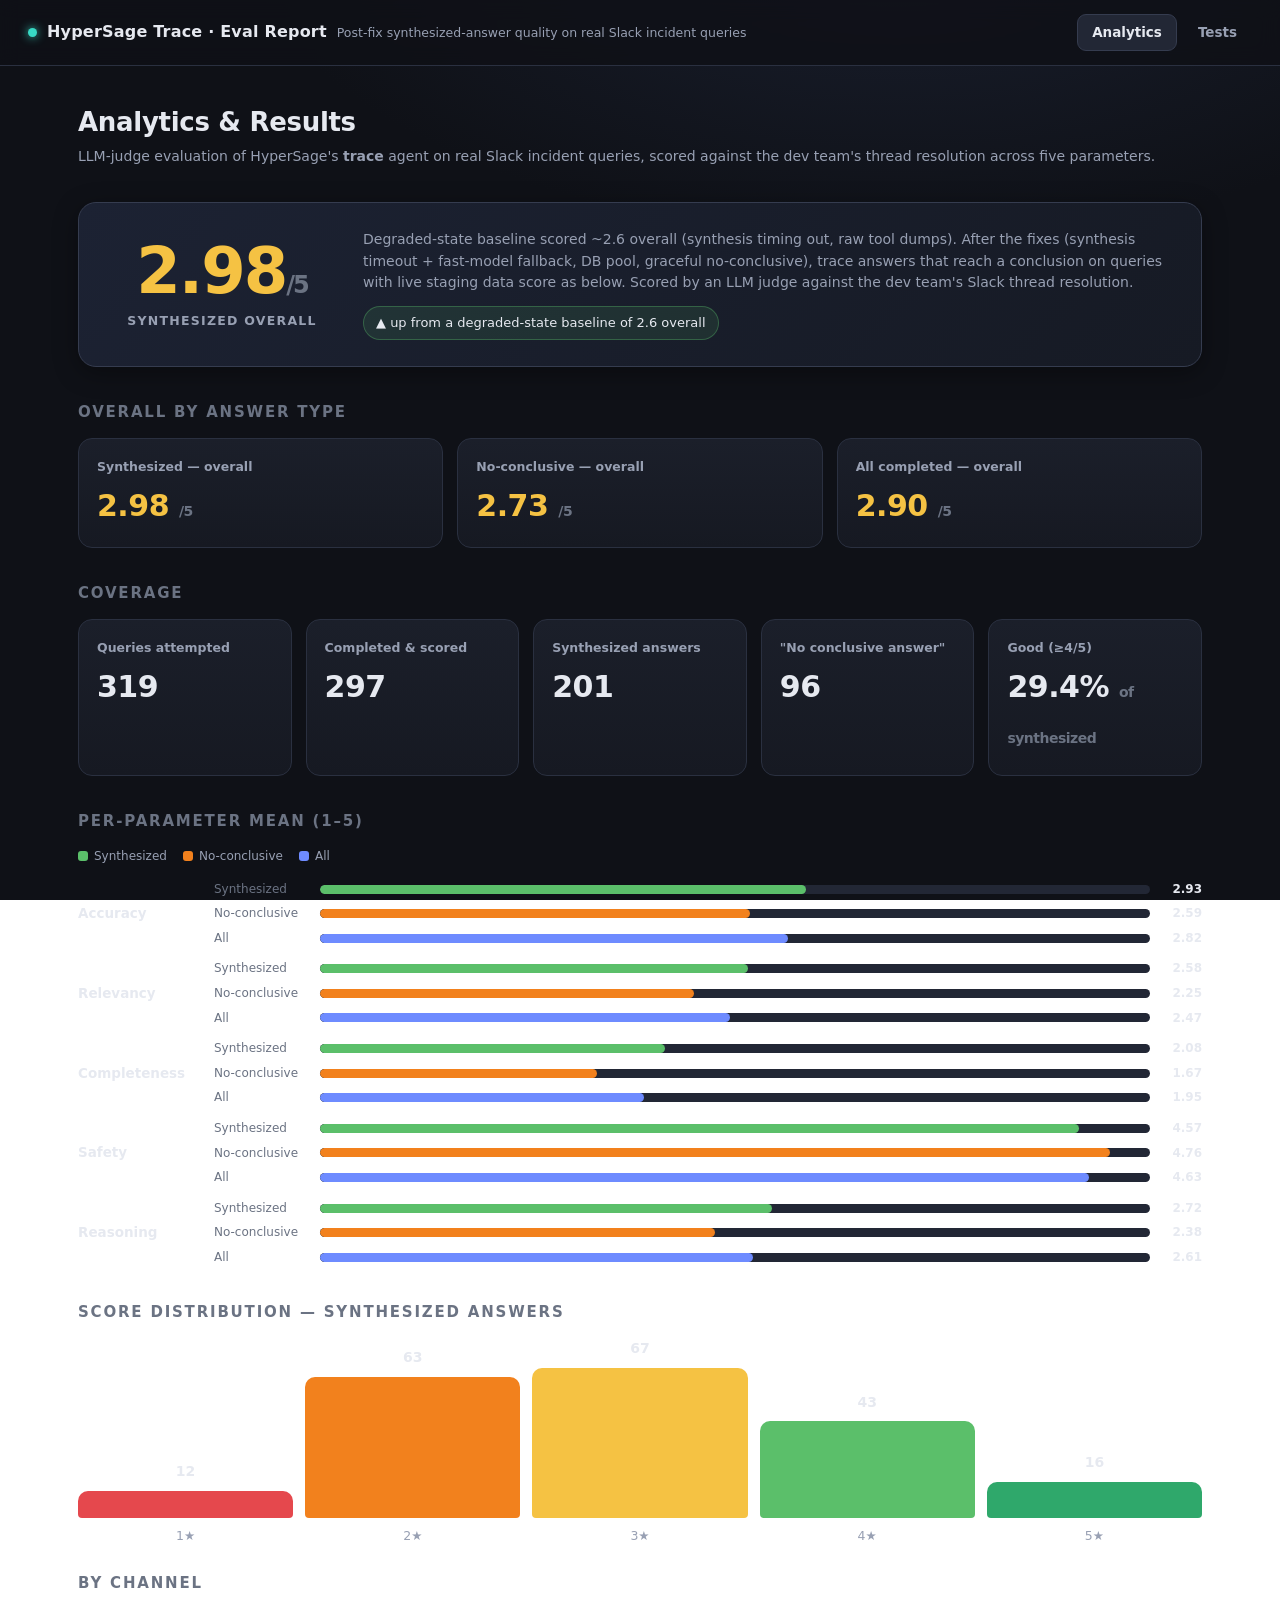
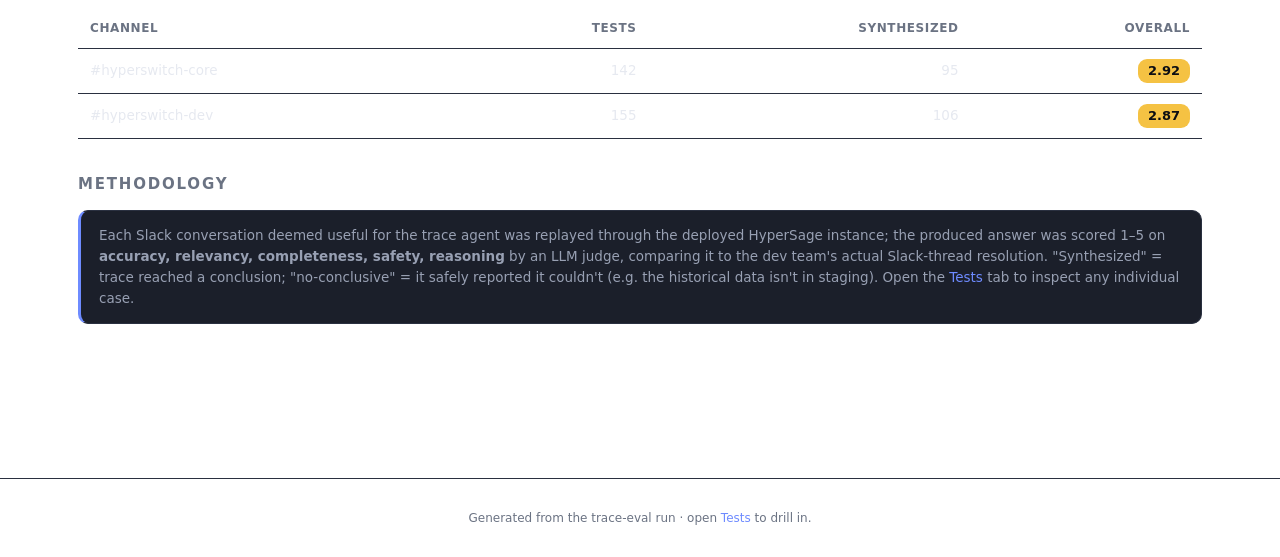
==== index.html @ a885c81d "HyperSage trace eval report: analytics + per-test comparison site 297 evaluated trace answers (201 s" ====
<!DOCTYPE html>
<html lang="en">
<head>
  <meta charset="utf-8" />
  <meta name="viewport" content="width=device-width, initial-scale=1" />
  <title>HyperSage Trace — Evaluation Report</title>
  <link rel="stylesheet" href="assets/styles.css" />
</head>
<body>
  <header class="top">
    <div class="brand"><span class="dot"></span><b>HyperSage Trace · Eval Report</b>
      <span class="sub" id="doc-sub">Post-fix synthesized-answer quality</span></div>
    <nav>
      <a href="index.html" class="active">Analytics</a>
      <a href="tests.html">Tests</a>
    </nav>
  </header>

  <main id="analytics">
    <h1 class="page">Analytics &amp; Results</h1>
    <p class="page-sub">LLM-judge evaluation of HyperSage's <b>trace</b> agent on real Slack incident
      queries, scored against the dev team's thread resolution across five parameters.</p>

    <section>
      <div class="hero" id="hero"></div>
    </section>

    <section>
      <h2>Overall by answer type</h2>
      <div id="overall-compare"></div>
    </section>

    <section>
      <h2>Coverage</h2>
      <div class="cards" id="cards"></div>
    </section>

    <section>
      <h2>Per-parameter mean (1–5)</h2>
      <div class="legend" id="plegend"></div>
      <div class="params" id="params"></div>
    </section>

    <section>
      <h2>Score distribution — synthesized answers</h2>
      <div class="dist" id="dist"></div>
    </section>

    <section>
      <h2>By channel</h2>
      <table class="simple" id="channels"></table>
    </section>

    <section>
      <h2>Methodology</h2>
      <div class="note">
        Each Slack conversation deemed useful for the trace agent was replayed through the deployed
        HyperSage instance; the produced answer was scored 1–5 on <b>accuracy, relevancy, completeness,
        safety, reasoning</b> by an LLM judge, comparing it to the dev team's actual Slack-thread
        resolution. "Synthesized" = trace reached a conclusion; "no-conclusive" = it safely reported it
        couldn't (e.g. the historical data isn't in staging). Open the <a href="tests.html">Tests</a> tab
        to inspect any individual case.
      </div>
    </section>
  </main>

  <footer class="foot">Generated from the trace-eval run · open <a href="tests.html">Tests</a> to drill in.</footer>

  <script src="data.js"></script>
  <script src="assets/marked.min.js"></script>
  <script src="assets/app.js"></script>
</body>
</html>
---- assets/styles.css ----
/* HyperSage Trace — Evaluation Report :: styles */
:root {
  --bg: #0f1117;
  --bg-2: #161922;
  --panel: #1b1f2a;
  --panel-2: #222735;
  --border: #2a3040;
  --border-2: #353c4f;
  --text: #e6e9f0;
  --muted: #98a0b3;
  --faint: #6b7383;
  --accent: #6e8bff;
  --accent-2: #38d9c4;
  --s1: #e5484d; --s2: #f2811d; --s3: #f5c243; --s4: #5bbf6a; --s5: #2fa86b;
  --shadow: 0 6px 24px rgba(0,0,0,.35);
  --radius: 14px;
  --mono: ui-monospace, SFMono-Regular, "SF Mono", Menlo, Consolas, monospace;
  --sans: -apple-system, BlinkMacSystemFont, "Segoe UI", Roboto, Inter, system-ui, sans-serif;
}
* { box-sizing: border-box; }
html, body { margin: 0; padding: 0; }
body {
  font-family: var(--sans);
  background: radial-gradient(1200px 600px at 70% -10%, #1a2030 0%, var(--bg) 55%) fixed;
  color: var(--text);
  line-height: 1.55;
  -webkit-font-smoothing: antialiased;
}
a { color: var(--accent); text-decoration: none; }
a:hover { text-decoration: underline; }

/* ---- header / nav ---- */
header.top {
  position: sticky; top: 0; z-index: 20;
  display: flex; align-items: center; gap: 18px;
  padding: 14px 28px;
  background: rgba(15,17,23,.82);
  backdrop-filter: blur(10px);
  border-bottom: 1px solid var(--border);
}
header.top .brand { display: flex; align-items: baseline; gap: 10px; }
header.top .brand b { font-size: 16px; letter-spacing: .2px; }
header.top .brand .dot { width: 9px; height: 9px; border-radius: 50%; background: var(--accent-2); box-shadow: 0 0 10px var(--accent-2); }
header.top .sub { color: var(--muted); font-size: 12.5px; }
header.top nav { margin-left: auto; display: flex; gap: 6px; }
header.top nav a {
  padding: 7px 14px; border-radius: 9px; color: var(--muted);
  font-size: 13.5px; font-weight: 600; border: 1px solid transparent;
}
header.top nav a:hover { color: var(--text); background: var(--panel); text-decoration: none; }
header.top nav a.active { color: var(--text); background: var(--panel-2); border-color: var(--border-2); }

main { max-width: 1180px; margin: 0 auto; padding: 30px 28px 80px; }
h1.page { font-size: 26px; margin: 6px 0 4px; letter-spacing: -.3px; }
.page-sub { color: var(--muted); margin: 0 0 26px; font-size: 14px; }
section { margin: 34px 0; }
section > h2 { font-size: 15px; text-transform: uppercase; letter-spacing: .12em; color: var(--faint); margin: 0 0 14px; font-weight: 700; }

/* ---- cards ---- */
.cards { display: grid; grid-template-columns: repeat(auto-fit, minmax(170px,1fr)); gap: 14px; }
.card {
  background: linear-gradient(180deg, var(--panel) 0%, var(--bg-2) 100%);
  border: 1px solid var(--border); border-radius: var(--radius); padding: 18px 18px;
}
.card .k { color: var(--muted); font-size: 12.5px; font-weight: 600; }
.card .v { font-size: 30px; font-weight: 750; letter-spacing: -.5px; margin-top: 6px; }
.card .v small { font-size: 14px; color: var(--faint); font-weight: 600; }

/* ---- hero ---- */
.hero {
  display: grid; grid-template-columns: 230px 1fr; gap: 26px; align-items: center;
  background: linear-gradient(135deg, #1c2233 0%, #161a24 100%);
  border: 1px solid var(--border-2); border-radius: 18px; padding: 26px 28px; box-shadow: var(--shadow);
}
.hero .big { font-size: 64px; font-weight: 800; line-height: 1; letter-spacing: -2px; }
.hero .big span { font-size: 24px; color: var(--faint); font-weight: 600; }
.hero .ring { display:flex; flex-direction:column; align-items:center; gap:8px; }
.hero .ring .lbl { color: var(--muted); font-size: 12.5px; font-weight: 600; text-transform: uppercase; letter-spacing:.1em; }
.hero p { margin: 0; color: var(--muted); font-size: 14px; }
.hero .delta { display:inline-flex; align-items:center; gap:8px; margin-top:12px; font-size:13px; color:var(--text);
  background: rgba(91,191,106,.12); border:1px solid rgba(91,191,106,.35); padding:6px 12px; border-radius:999px; }

/* ---- param comparison bars ---- */
.params { display: flex; flex-direction: column; gap: 12px; }
.param-row { display: grid; grid-template-columns: 120px 1fr; gap: 16px; align-items: center; }
.param-row .name { font-weight: 650; font-size: 13.5px; text-transform: capitalize; }
.bars { display: flex; flex-direction: column; gap: 6px; }
.bar { display: grid; grid-template-columns: 96px 1fr 42px; align-items: center; gap: 10px; font-size: 12px; }
.bar .tag { color: var(--faint); }
.bar .track { display: block; height: 9px; background: var(--panel-2); border-radius: 999px; overflow: hidden; }
.bar .fill { display: block; height: 9px; border-radius: 999px; }
.bar .num { text-align: right; font-variant-numeric: tabular-nums; font-weight: 650; }
.legend { display:flex; gap:16px; margin-bottom:14px; font-size:12px; color:var(--muted); }
.legend i { display:inline-block; width:10px; height:10px; border-radius:3px; margin-right:6px; vertical-align:-1px; }

/* ---- distribution ---- */
.dist { display: grid; grid-template-columns: repeat(5,1fr); gap: 12px; align-items: end; height: 200px; }
.dist .col { display:flex; flex-direction:column; align-items:center; justify-content:flex-end; gap:8px; height:100%; }
.dist .col .barv { width: 100%; border-radius: 10px 10px 4px 4px; min-height: 4px; transition: height .3s; }
.dist .col .cnt { font-weight: 700; font-size: 14px; }
.dist .col .star { color: var(--muted); font-size: 12.5px; }

/* ---- channel table ---- */
table.simple { width: 100%; border-collapse: collapse; font-size: 13.5px; }
table.simple th, table.simple td { text-align: left; padding: 10px 12px; border-bottom: 1px solid var(--border); }
table.simple th { color: var(--faint); font-weight: 650; font-size: 12px; text-transform: uppercase; letter-spacing:.05em; }
table.simple td.num, table.simple th.num { text-align: right; font-variant-numeric: tabular-nums; }

.note { background: var(--panel); border: 1px solid var(--border); border-left: 3px solid var(--accent); border-radius: 10px; padding: 14px 18px; color: var(--muted); font-size: 13.5px; }

/* ---- score chips / badges ---- */
.score { display:inline-flex; align-items:center; justify-content:center; min-width: 26px; height: 22px; padding: 0 7px;
  border-radius: 7px; font-weight: 750; font-size: 12.5px; color: #0c0e13; font-variant-numeric: tabular-nums; }
.badge-overall { display:inline-flex; align-items:center; justify-content:center; min-width: 46px; height: 30px; padding: 0 10px;
  border-radius: 9px; font-weight: 800; font-size: 15px; color:#0c0e13; font-variant-numeric: tabular-nums; }
.pill { display:inline-block; padding: 2px 9px; border-radius:999px; font-size:11.5px; font-weight:650; border:1px solid var(--border-2); color: var(--muted); }
.pill.synth { color:#bdead0; background: rgba(47,168,107,.14); border-color: rgba(47,168,107,.4); }
.pill.nc { color:#d9c3a1; background: rgba(242,129,29,.12); border-color: rgba(242,129,29,.32); }

/* ---- tests controls ---- */
.controls { display:flex; gap:12px; align-items:center; flex-wrap:wrap; margin-bottom:16px; }
.controls input[type=search], .controls select {
  background: var(--panel); border: 1px solid var(--border-2); color: var(--text);
  padding: 9px 12px; border-radius: 10px; font-size: 13.5px; font-family: var(--sans); outline: none;
}
.controls input[type=search] { min-width: 280px; flex: 1; }
.controls input[type=search]:focus, .controls select:focus { border-color: var(--accent); }
.controls .count { color: var(--muted); font-size: 13px; margin-left:auto; }

/* ---- tests list ---- */
.tlist { display:flex; flex-direction:column; gap:8px; }
.trow {
  display:grid; grid-template-columns: 150px 1fr auto auto; gap:16px; align-items:center;
  background: var(--panel); border:1px solid var(--border); border-radius:12px; padding:13px 16px; cursor:pointer;
  transition: border-color .15s, transform .05s, background .15s;
}
.trow:hover { border-color: var(--accent); background: var(--panel-2); }
.trow:active { transform: translateY(1px); }
.trow .chan { color: var(--muted); font-size: 12px; font-weight: 650; }
.trow .chan .pill { margin-top:6px; }
.trow .q { font-size: 14px; color: var(--text); overflow:hidden; text-overflow:ellipsis; white-space:nowrap; }
.trow .mini { display:flex; gap:4px; }
.trow .mini .score { min-width:22px; height:20px; font-size:11px; }

/* ---- modal ---- */
.overlay { position: fixed; inset:0; background: rgba(6,8,12,.72); backdrop-filter: blur(4px); z-index:50;
  display:none; align-items:flex-start; justify-content:center; padding: 40px 20px; overflow-y:auto; }
.overlay.open { display:flex; }
.modal {
  width: min(1080px, 100%); background: var(--bg-2); border:1px solid var(--border-2);
  border-radius: 18px; box-shadow: var(--shadow); overflow:hidden; animation: pop .16s ease-out;
}
@keyframes pop { from { transform: translateY(10px) scale(.99); opacity:0; } to { transform:none; opacity:1; } }
.modal .mhead { display:flex; align-items:flex-start; gap:16px; padding: 22px 26px 18px; border-bottom:1px solid var(--border); }
.modal .mhead .qtext { font-size: 16px; font-weight: 600; white-space: pre-wrap; word-break: break-word; }
.modal .mhead .meta { color: var(--muted); font-size: 12.5px; margin-top: 8px; display:flex; gap:10px; flex-wrap:wrap; align-items:center; }
.modal .close { margin-left:auto; flex:none; background: var(--panel-2); border:1px solid var(--border-2); color:var(--text);
  width:34px; height:34px; border-radius:9px; cursor:pointer; font-size:18px; line-height:1; }
.modal .close:hover { background: var(--s1); color:#fff; border-color: var(--s1); }
.modal .mbody { padding: 22px 26px 28px; }
.compare { display:grid; grid-template-columns: 1fr 1fr; gap:18px; }
.col-box { background: var(--panel); border:1px solid var(--border); border-radius:12px; overflow:hidden; }
.col-box .ch { display:flex; align-items:center; gap:8px; padding:11px 16px; border-bottom:1px solid var(--border); font-weight:700; font-size:13px; }
.col-box .ch .dot { width:8px;height:8px;border-radius:50%; }
.col-box .body { padding: 14px 16px; font-size: 13.5px; max-height: 460px; overflow-y:auto; }
.md { word-break: break-word; }
.md h1,.md h2,.md h3 { font-size: 15px; margin: 14px 0 6px; }
.md table { border-collapse: collapse; width:100%; font-size:12px; margin:8px 0; }
.md th,.md td { border:1px solid var(--border-2); padding:5px 8px; text-align:left; }
.md code { background: var(--panel-2); padding:1px 5px; border-radius:5px; font-family:var(--mono); font-size:12px; }
.md pre { background:#0c0e14; border:1px solid var(--border); border-radius:8px; padding:12px; overflow-x:auto; }
.md pre code { background:none; padding:0; }
.md p { margin: 8px 0; }
.devmsg { padding: 10px 0; border-bottom:1px dashed var(--border); }
.devmsg:last-child { border-bottom:none; }
.devmsg .who { font-size:11px; font-weight:700; color:var(--muted); text-transform:uppercase; letter-spacing:.05em; margin-bottom:4px; }
.devmsg .who.bot { color: var(--accent); }
.empty { color: var(--faint); font-style: italic; padding: 8px 0; }

/* ---- ratings grid in modal ---- */
.ratings { margin-top: 22px; display:grid; grid-template-columns: 1fr 1fr; gap:12px; }
.rcard { background: var(--panel); border:1px solid var(--border); border-radius:12px; padding:14px 16px; }
.rcard .rh { display:flex; align-items:center; gap:10px; }
.rcard .rh .nm { font-weight:700; font-size:13.5px; text-transform:capitalize; }
.rcard .reason { color: var(--muted); font-size:13px; margin-top:8px; }
.rcard.full { grid-column: 1 / -1; }

footer.foot { color: var(--faint); font-size: 12px; text-align:center; padding: 30px; border-top:1px solid var(--border); margin-top:40px; }

@media (max-width: 820px) {
  .hero { grid-template-columns: 1fr; text-align:center; }
  .compare, .ratings { grid-template-columns: 1fr; }
  .trow { grid-template-columns: 1fr auto; }
  .trow .mini { display:none; }
}
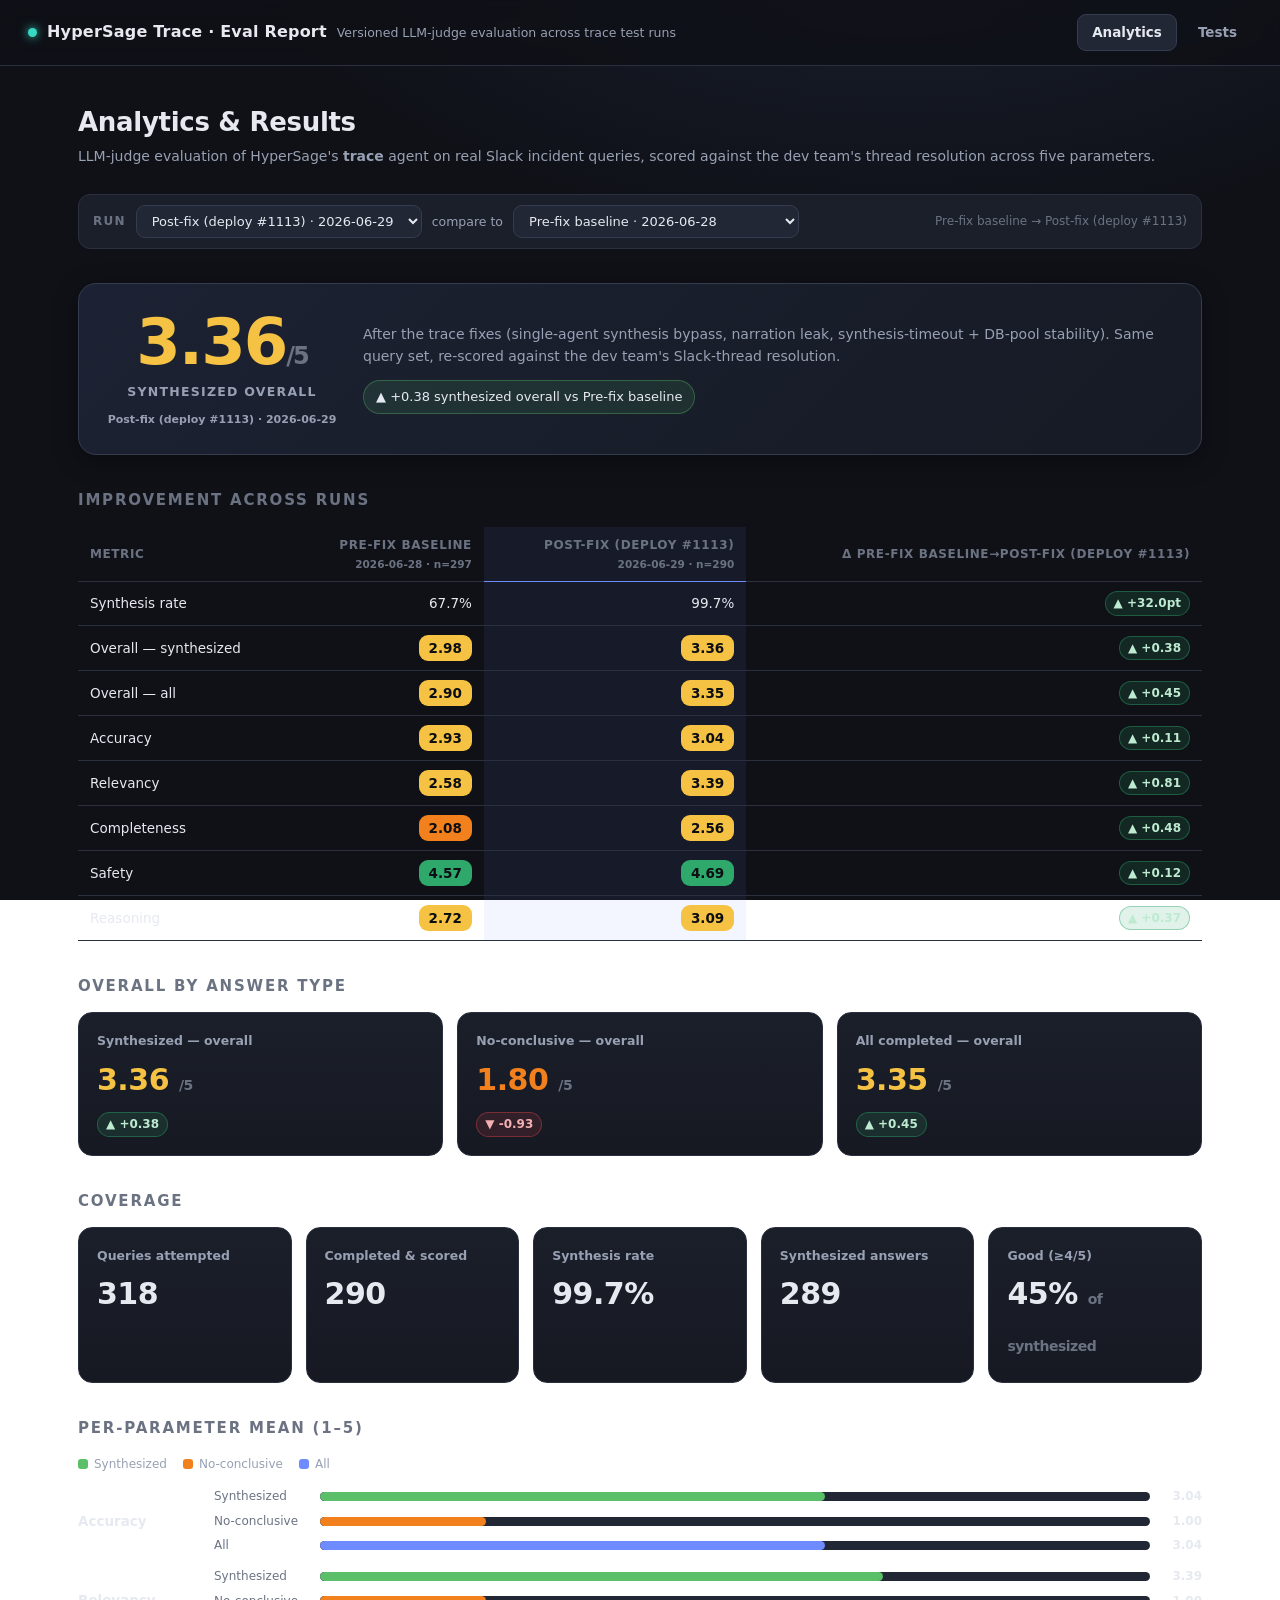
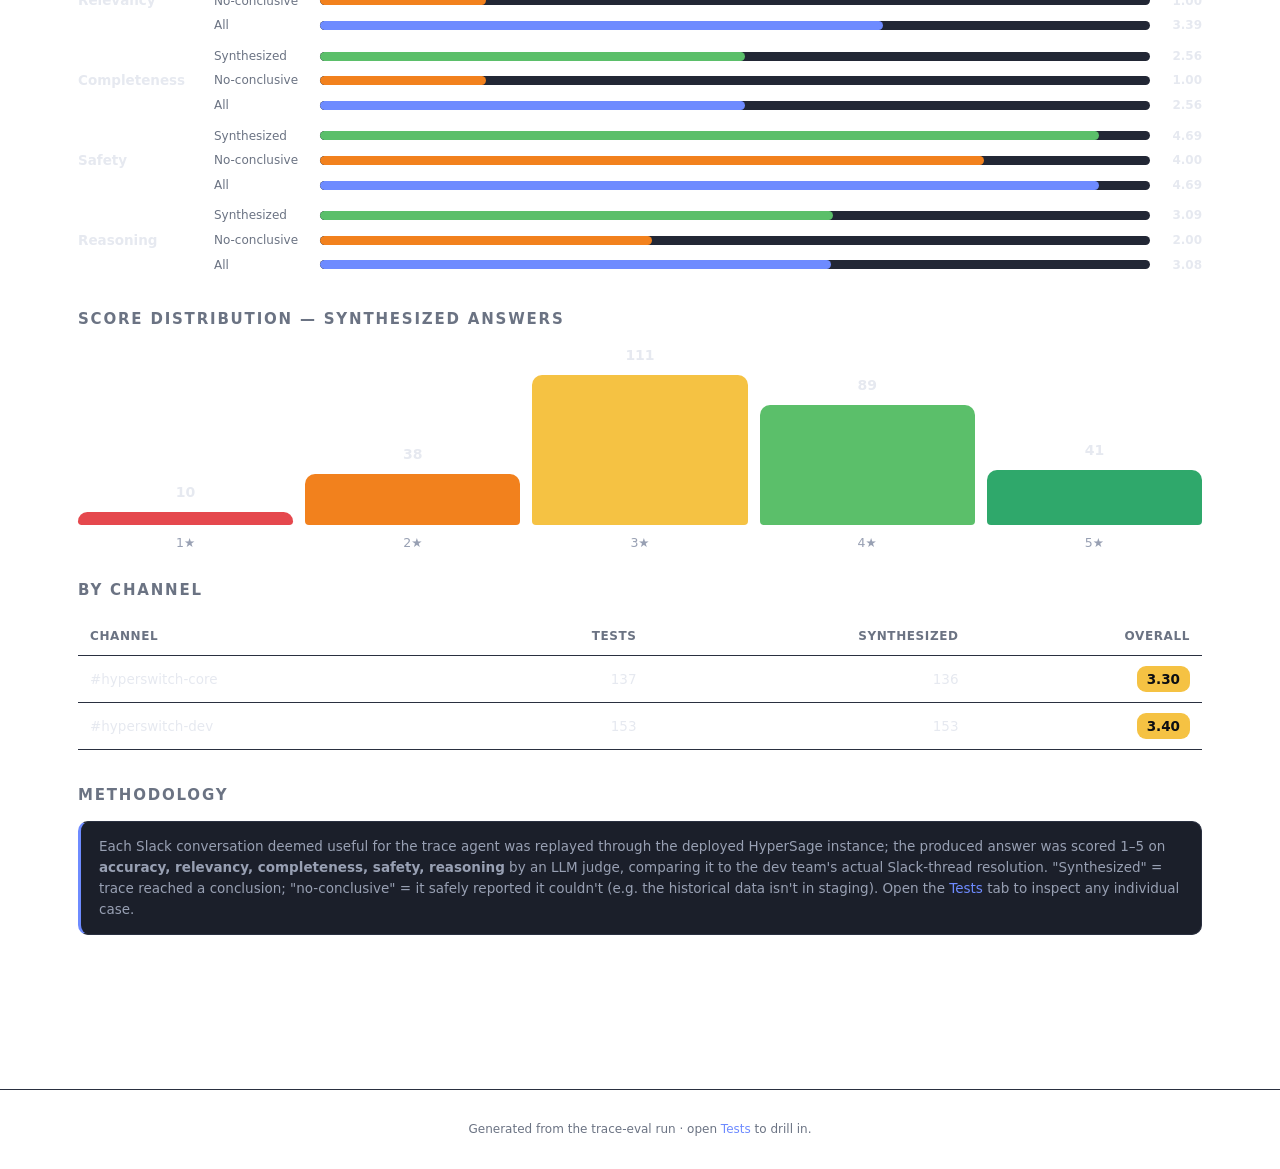
==== commit 79117342: "Add multi-run versioning to the report The site now shows multiple test runs and per-test improvemen" ====
--- a/index.html
+++ b/index.html
@@ -21,8 +21,15 @@
     <p class="page-sub">LLM-judge evaluation of HyperSage's <b>trace</b> agent on real Slack incident
       queries, scored against the dev team's thread resolution across five parameters.</p>
 
+    <div id="run-controls" class="runbar"></div>
+
     <section>
       <div class="hero" id="hero"></div>
+    </section>
+
+    <section>
+      <h2>Improvement across runs</h2>
+      <div id="trend"></div>
     </section>
 
     <section>
--- a/assets/styles.css
+++ b/assets/styles.css
@@ -193,3 +193,49 @@
   .trow { grid-template-columns: 1fr auto; }
   .trow .mini { display:none; }
 }
+
+/* ===================== multi-run / versioning ===================== */
+.runbar { display:flex; align-items:center; gap:10px; flex-wrap:wrap; margin: 0 0 22px;
+  background: var(--panel); border:1px solid var(--border); border-radius:12px; padding:10px 14px; }
+.runbar .rb-lab { font-size:12px; text-transform:uppercase; letter-spacing:.1em; color:var(--faint); font-weight:700; }
+.runbar .rb-vs { font-size:12.5px; color:var(--muted); }
+.runbar .rb-sel { background: var(--panel-2); border:1px solid var(--border-2); color:var(--text);
+  padding:7px 11px; border-radius:9px; font-size:13px; font-family:var(--sans); outline:none; cursor:pointer; }
+.runbar .rb-sel:focus { border-color: var(--accent); }
+.runbar .rb-hint { margin-left:auto; font-size:12px; color:var(--faint); }
+
+.hero .ring .runtag { font-size:11px; color:var(--muted); font-weight:600; margin-top:2px; }
+.hero .delta.flat { background: rgba(152,160,179,.10); border-color: var(--border-2); color: var(--muted); }
+.cdelta { margin-top:8px; }
+
+/* delta chips */
+.dlt { display:inline-flex; align-items:center; gap:3px; font-size:12px; font-weight:750; font-variant-numeric:tabular-nums;
+  padding:2px 8px; border-radius:999px; border:1px solid var(--border-2); white-space:nowrap; }
+.dlt.up { color:#bdead0; background: rgba(47,168,107,.15); border-color: rgba(47,168,107,.42); }
+.dlt.down { color:#f3b0b3; background: rgba(229,72,77,.13); border-color: rgba(229,72,77,.4); }
+.dlt.flat { color: var(--muted); background: rgba(152,160,179,.10); }
+
+/* trend table */
+table.trend td, table.trend th { padding:9px 12px; vertical-align:middle; }
+table.trend td.cap { text-transform:capitalize; }
+table.trend .thsub { display:block; color:var(--faint); font-size:10.5px; font-weight:600; letter-spacing:0; text-transform:none; margin-top:2px; }
+table.trend td.selcol, table.trend th.selcol { background: rgba(110,139,255,.08); }
+table.trend th.selcol { border-bottom-color: var(--accent); }
+
+/* tests row: delta column (later rule overrides the base 4-col grid, non-destructively) */
+.trow { grid-template-columns: 150px 1fr auto auto auto; }
+.trow .tdelta { display:flex; justify-content:flex-end; min-width:74px; }
+
+/* modal version tabs */
+.vtabs { display:flex; align-items:center; gap:8px; padding:12px 26px; border-bottom:1px solid var(--border); background: var(--panel); flex-wrap:wrap; }
+.vtabs .vtabs-lab { font-size:10.5px; text-transform:uppercase; letter-spacing:.12em; color:var(--faint); font-weight:700; order:-1; margin-right:2px; }
+.vtab { display:flex; align-items:center; gap:8px; background: var(--bg-2); border:1px solid var(--border-2); color:var(--muted);
+  padding:6px 12px; border-radius:9px; cursor:pointer; font-size:12.5px; font-family:var(--sans); font-weight:650; }
+.vtab:hover { color:var(--text); border-color: var(--accent); }
+.vtab.on { color:var(--text); background: var(--panel-2); border-color: var(--accent); }
+.vtab b { font-weight:800; font-variant-numeric:tabular-nums; }
+
+@media (max-width: 820px) {
+  .trow { grid-template-columns: 1fr auto; }
+  .trow .mini, .trow .tdelta { display:none; }
+}
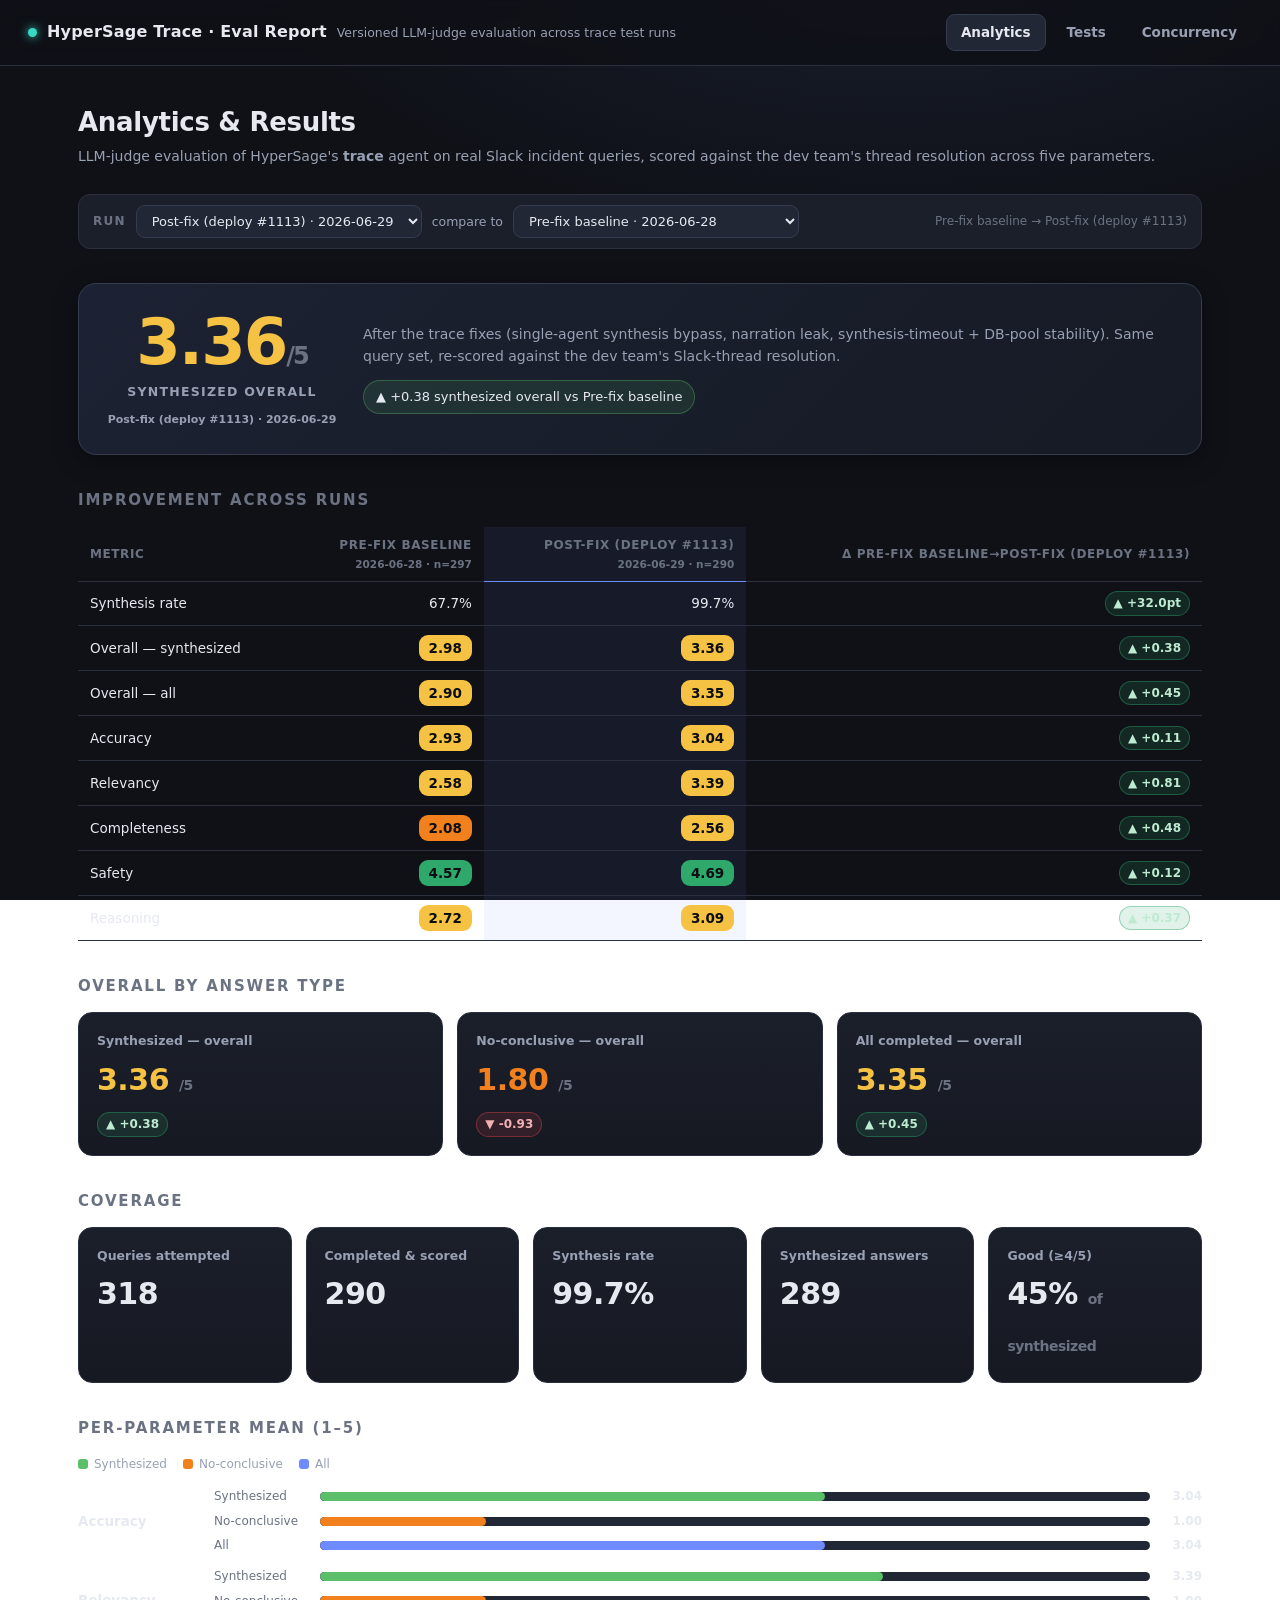
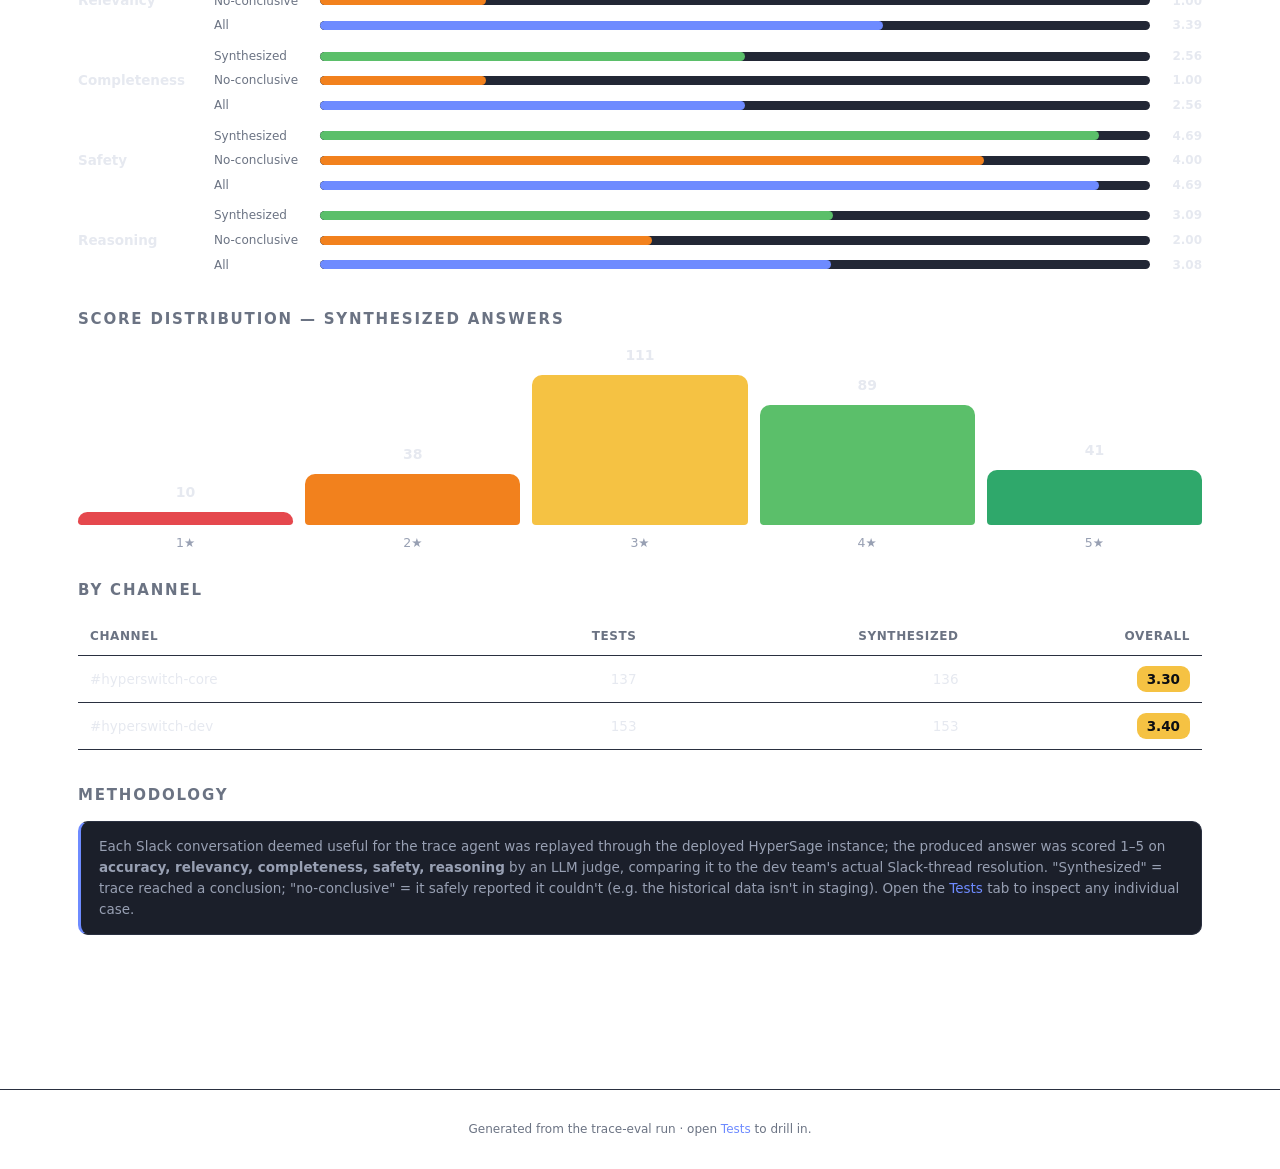
==== commit c591e7a0: "Add Concurrency section to the report site New concurrency.html page + nav link summarizing the 5-us" ====
--- a/index.html
+++ b/index.html
@@ -13,6 +13,7 @@
     <nav>
       <a href="index.html" class="active">Analytics</a>
       <a href="tests.html">Tests</a>
+      <a href="concurrency.html">Concurrency</a>
     </nav>
   </header>
 
--- a/assets/styles.css
+++ b/assets/styles.css
@@ -239,3 +239,43 @@
   .trow { grid-template-columns: 1fr auto; }
   .trow .mini, .trow .tdelta { display:none; }
 }
+
+/* ===================== concurrency section ===================== */
+code { background: var(--panel-2); padding: 1px 6px; border-radius: 5px; font-family: var(--mono); font-size: 12px; }
+.faintx { color: var(--faint); }
+.cc-hero { background: linear-gradient(135deg,#1c2233 0%,#161a24 100%); border:1px solid var(--border-2);
+  border-radius:16px; padding:22px 24px; box-shadow: var(--shadow); }
+.cc-hero p { margin:0 0 12px; font-size:14.5px; color: var(--text); line-height:1.6; }
+.cc-meta { color: var(--muted); font-size:12.5px; margin-bottom:14px; }
+.cc-chips { display:flex; flex-wrap:wrap; gap:8px; align-items:center; }
+.cc-chips .cc-lab { color: var(--faint); font-size:11.5px; font-weight:700; text-transform:uppercase; letter-spacing:.08em; margin-right:2px; }
+.chip-ok { font-size:12px; padding:4px 10px; border-radius:999px; color:#bdead0; background:rgba(47,168,107,.14); border:1px solid rgba(47,168,107,.4); }
+.chip-parent { font-size:12px; padding:4px 10px; border-radius:999px; background:var(--panel-2); border:1px solid var(--border-2); }
+.chip-ok a, .chip-parent a { color: inherit; font-weight:700; }
+
+table.cc-runs td, table.cc-runs th { padding:11px 12px; vertical-align:middle; }
+table.cc-runs .thsub, .cc-card .thsub { display:block; color:var(--faint); font-size:10.5px; font-weight:600; text-transform:none; letter-spacing:0; margin-top:2px; }
+.tagx { display:inline-block; padding:1px 7px; border-radius:999px; font-size:10.5px; font-weight:700; border:1px solid var(--border-2); color:var(--muted); }
+.tagx.warn { color:#d9c3a1; background:rgba(242,129,29,.14); border-color:rgba(242,129,29,.4); }
+.tagx.hot { color:#f3b0b3; background:rgba(229,72,77,.14); border-color:rgba(229,72,77,.42); }
+
+.cc-card { display:flex; flex-direction:column; gap:6px; }
+.cc-card-h { font-size:14px; }
+.cc-big { font-size:34px; font-weight:800; letter-spacing:-1px; line-height:1; margin:2px 0 6px; }
+.cc-big span { font-size:13px; color:var(--faint); font-weight:600; letter-spacing:0; }
+.cc-stats { display:grid; grid-template-columns:repeat(3,1fr); gap:8px; margin:4px 0; }
+.sx { background:var(--bg-2); border:1px solid var(--border); border-radius:9px; padding:7px 9px; }
+.sx .sk { color:var(--faint); font-size:10.5px; font-weight:600; }
+.sx .sv { font-size:15px; font-weight:750; font-variant-numeric:tabular-nums; }
+.cc-sub2 { color:var(--faint); font-size:10.5px; text-transform:uppercase; letter-spacing:.08em; font-weight:700; margin:10px 0 5px; }
+.spark { display:inline-flex; align-items:flex-end; gap:2px; height:42px; }
+.spark i { display:block; width:7px; border-radius:2px 2px 0 0; background:var(--accent); opacity:.85; }
+.pu-row { display:flex; gap:8px; align-items:flex-end; }
+.pu { display:flex; flex-direction:column; align-items:center; gap:3px; }
+.pu i { display:block; width:16px; border-radius:3px 3px 0 0; background:var(--accent-2); }
+.pu em { color:var(--faint); font-size:10px; font-style:normal; }
+.cc-win { color:var(--faint); font-size:11px; margin-top:8px; font-family:var(--mono); }
+.cc-note { color:var(--muted); font-size:12.5px; margin:8px 0 0; line-height:1.55; }
+table.cc-improve td, table.cc-improve th { padding:10px 12px; vertical-align:top; font-size:13px; }
+.cc-ref { margin:6px 0 0; padding-left:18px; }
+.cc-ref li { margin:4px 0; }
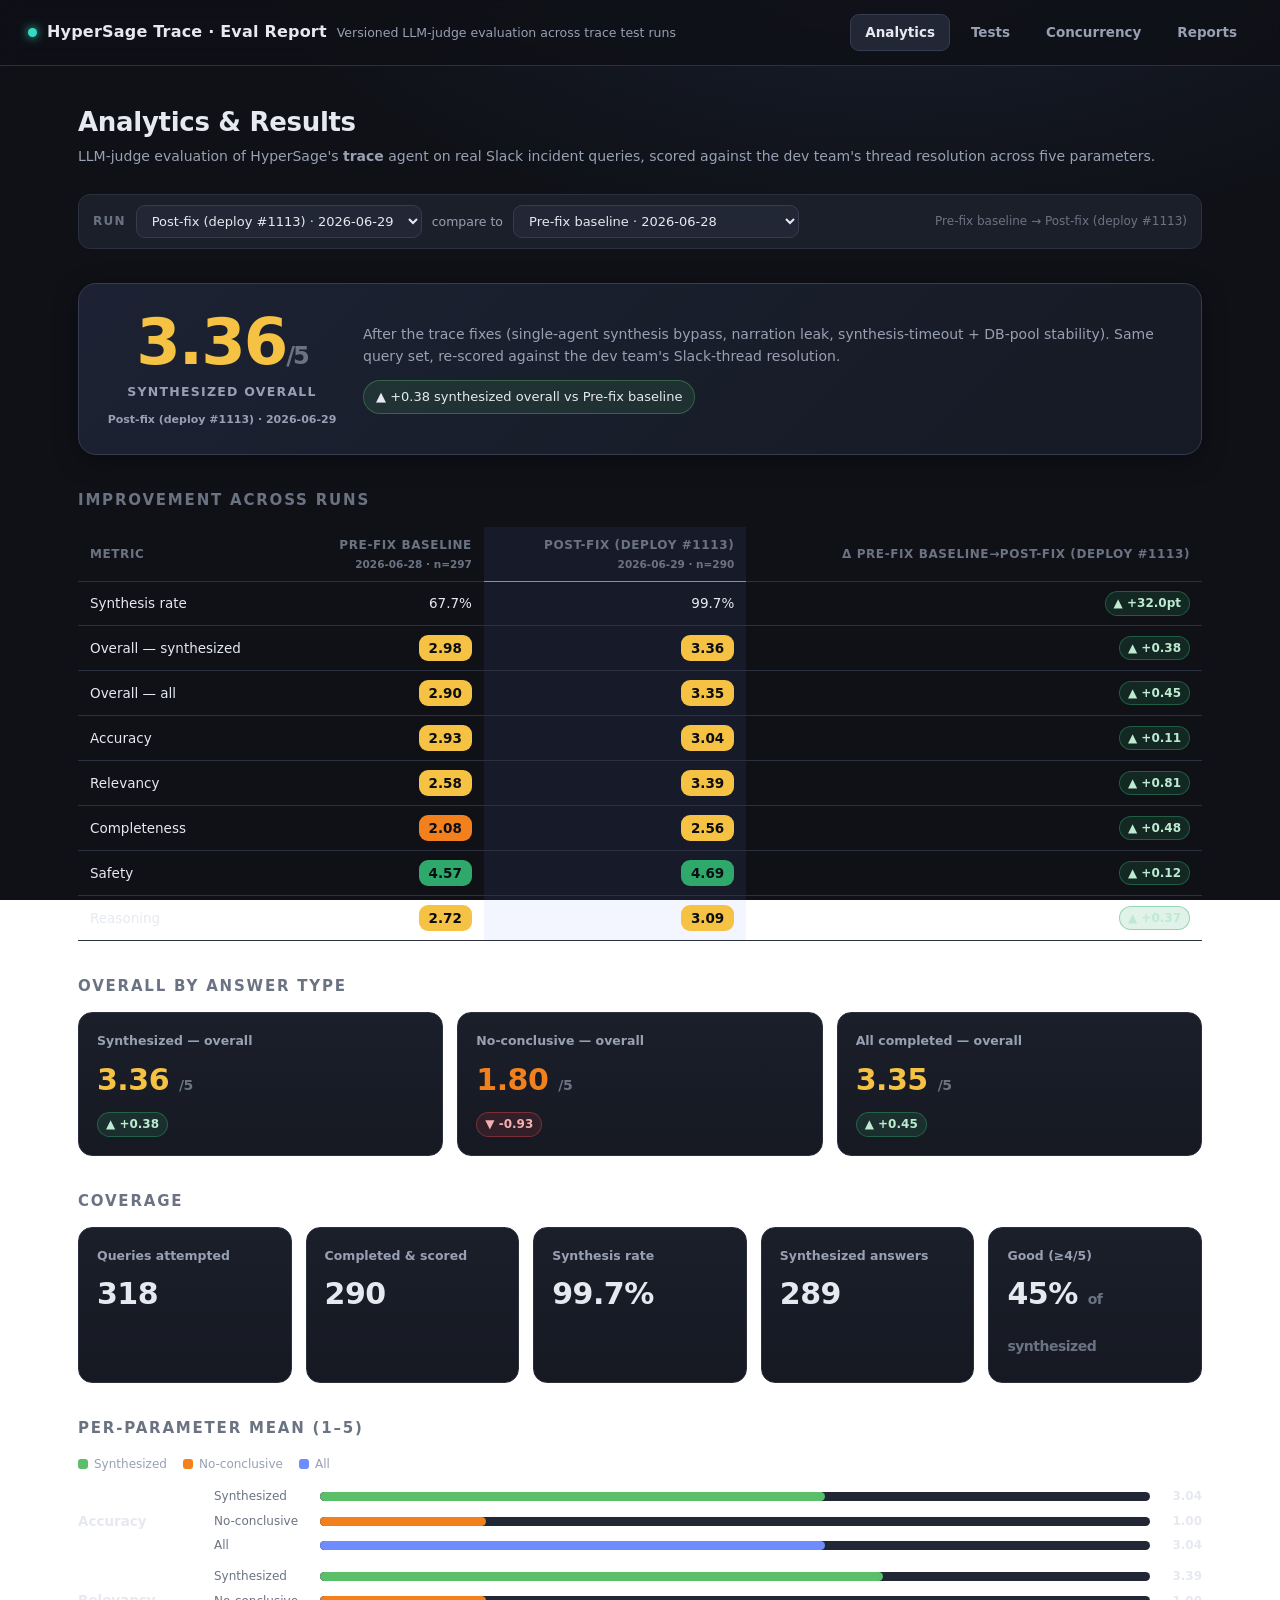
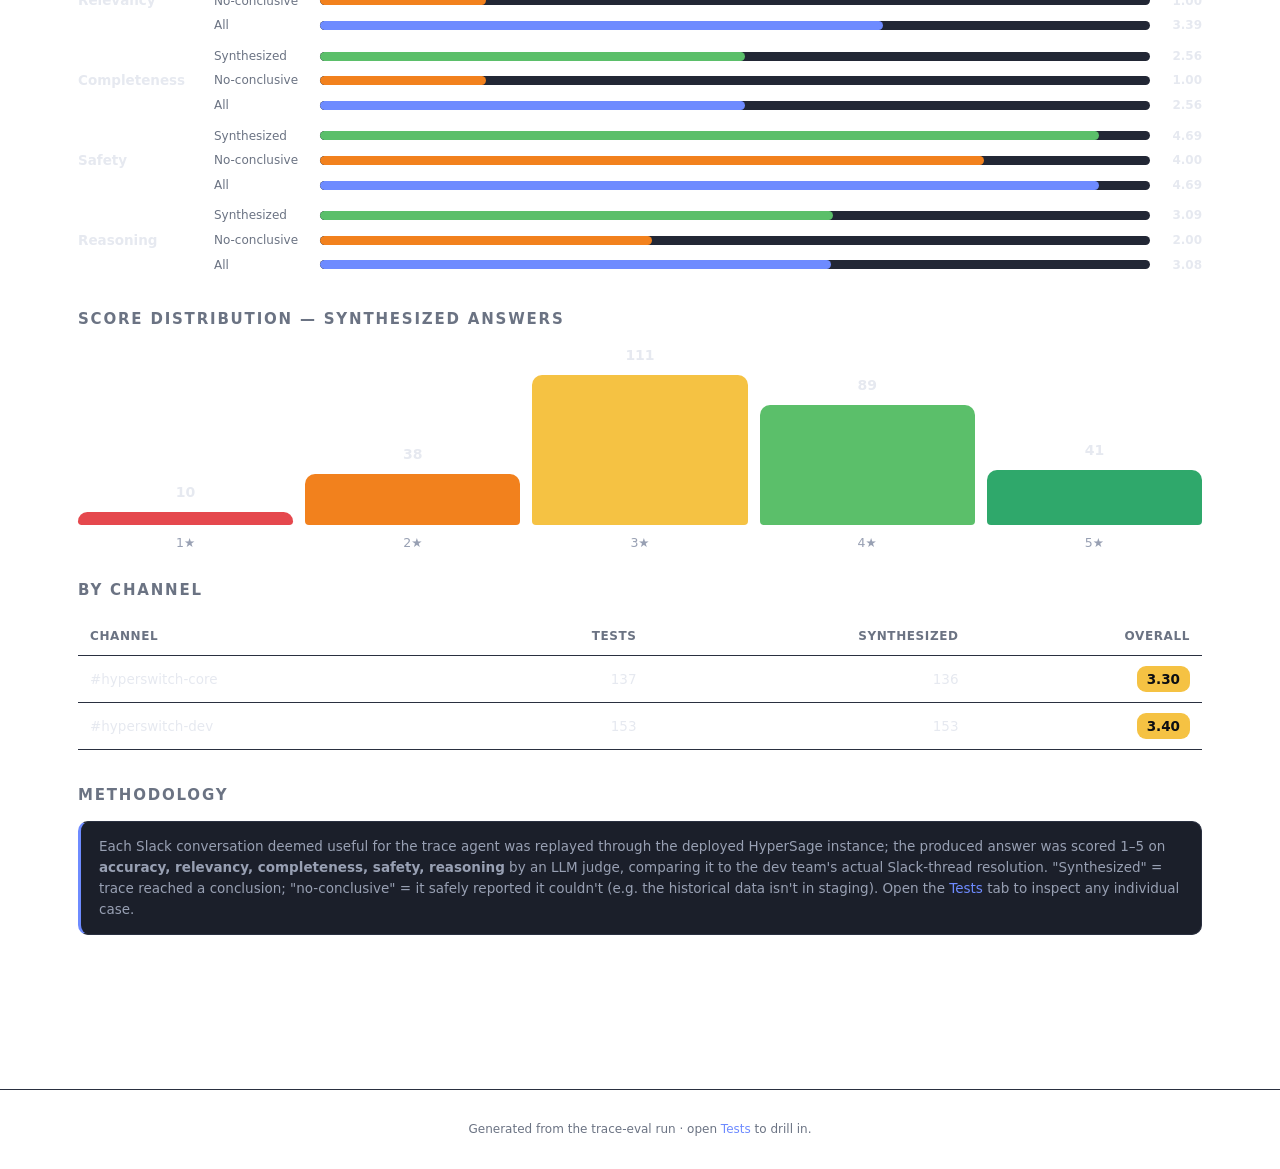
==== commit f12dbeb6: "Add Reports tab: all fixes & bugs as reports (query quality + concurrency) New reports.html page + n" ====
--- a/index.html
+++ b/index.html
@@ -14,6 +14,7 @@
       <a href="index.html" class="active">Analytics</a>
       <a href="tests.html">Tests</a>
       <a href="concurrency.html">Concurrency</a>
+      <a href="reports.html">Reports</a>
     </nav>
   </header>
 
--- a/assets/styles.css
+++ b/assets/styles.css
@@ -279,3 +279,39 @@
 table.cc-improve td, table.cc-improve th { padding:10px 12px; vertical-align:top; font-size:13px; }
 .cc-ref { margin:6px 0 0; padding-left:18px; }
 .cc-ref li { margin:4px 0; }
+.chip-fixed { font-size:11.5px; padding:3px 9px; border-radius:999px; color:#bdc8ea; background:rgba(110,139,255,.14); border:1px solid rgba(110,139,255,.4); }
+
+/* ===================== reports page ===================== */
+#rp-summary { margin: 0 0 8px; }
+.rp-tot { display:flex; gap:10px; align-items:center; flex-wrap:wrap; }
+.rp-pill { font-size:12.5px; font-weight:700; padding:5px 12px; border-radius:999px; border:1px solid var(--border-2); font-variant-numeric:tabular-nums; }
+.rp-pill.fixed { color:#bdead0; background:rgba(47,168,107,.14); border-color:rgba(47,168,107,.4); }
+.rp-pill.open { color:#d9c3a1; background:rgba(242,129,29,.14); border-color:rgba(242,129,29,.4); }
+.rp-pill.artifact { color:var(--muted); background:rgba(152,160,179,.10); }
+.rp-tot-n { color:var(--faint); font-size:12.5px; margin-left:auto; }
+
+.rp-cat { margin: 30px 0; }
+.rp-track { margin: 16px 0 22px; }
+.rp-track-h { border-left:3px solid var(--accent); padding:2px 0 2px 12px; margin-bottom:12px; }
+.rp-track-t { font-size:14.5px; font-weight:650; }
+.rp-track-t a { color: var(--accent); }
+.rp-track-b { color: var(--muted); font-size:13px; margin-top:3px; }
+
+.rp-cards { display:grid; grid-template-columns: repeat(auto-fill, minmax(300px,1fr)); gap:12px; }
+.rp-card { background: linear-gradient(180deg,var(--panel) 0%,var(--bg-2) 100%); border:1px solid var(--border);
+  border-left:3px solid var(--border-2); border-radius:12px; padding:14px 16px; display:flex; flex-direction:column; gap:7px; }
+.rp-card.fixed { border-left-color:#2fa86b; }
+.rp-card.open { border-left-color:#f2811d; }
+.rp-card.artifact { border-left-color:#6b7383; opacity:.85; }
+.rp-card.tracking { border-left-color:#6e8bff; }
+.rp-card-h { display:flex; align-items:center; gap:8px; }
+.rp-card-h > a { font-weight:800; font-size:13px; color:var(--accent); font-variant-numeric:tabular-nums; }
+.rp-status { font-size:10.5px; font-weight:700; padding:2px 8px; border-radius:999px; text-transform:uppercase; letter-spacing:.04em; border:1px solid var(--border-2); color:var(--muted); }
+.rp-status.fixed { color:#bdead0; background:rgba(47,168,107,.16); border-color:rgba(47,168,107,.42); }
+.rp-status.open { color:#d9c3a1; background:rgba(242,129,29,.14); border-color:rgba(242,129,29,.4); }
+.rp-status.artifact { color:var(--muted); background:rgba(152,160,179,.10); }
+.rp-status.tracking { color:#bdc8ea; background:rgba(110,139,255,.14); border-color:rgba(110,139,255,.4); }
+.rp-type { margin-left:auto; font-size:10.5px; color:var(--faint); text-transform:uppercase; letter-spacing:.06em; font-weight:700; }
+.rp-title { font-size:13.5px; font-weight:650; line-height:1.35; }
+.rp-sum { color:var(--muted); font-size:12.5px; line-height:1.5; }
+.rp-open { font-size:12px; color:var(--accent); font-weight:600; margin-top:auto; }
